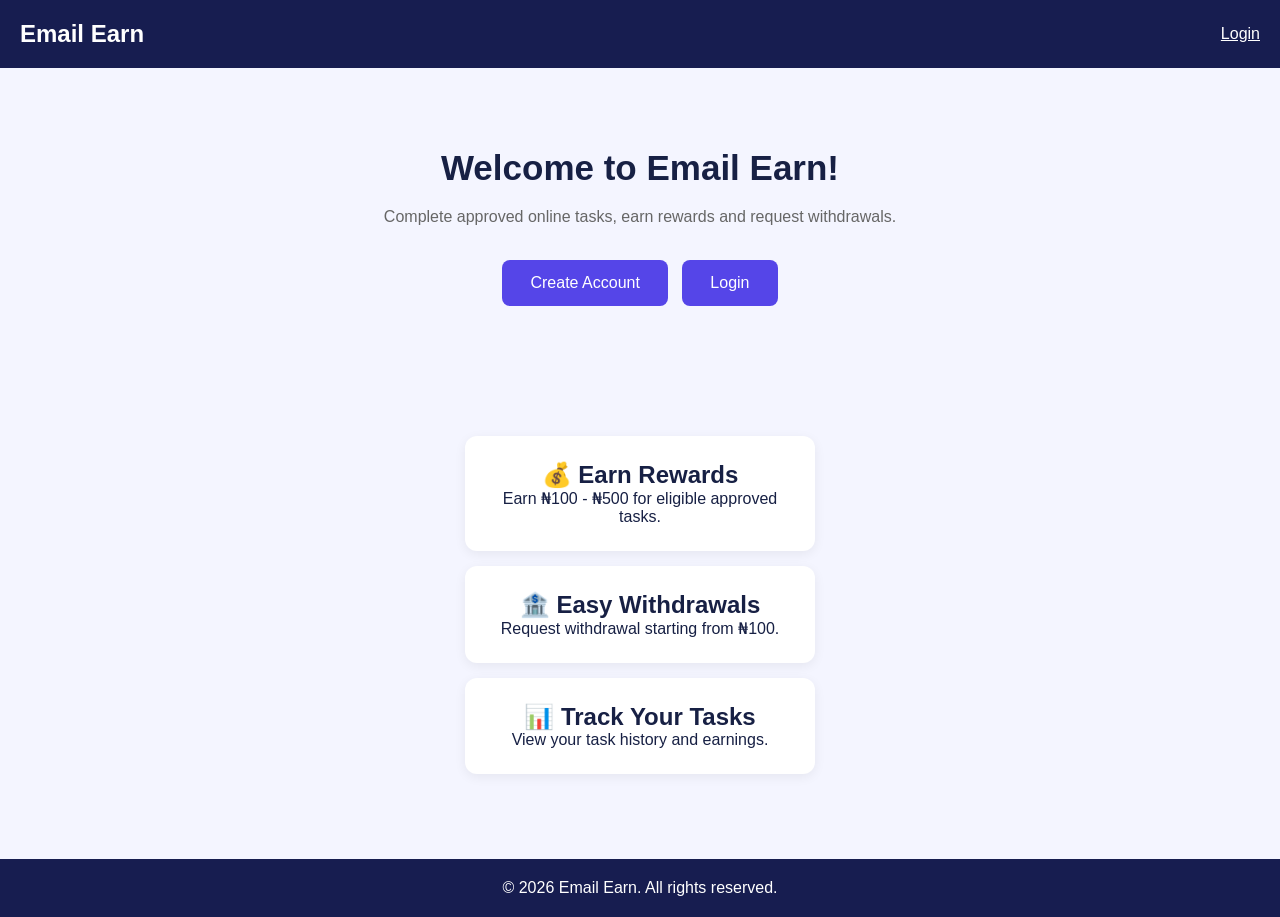
==== index.html @ 0f14b345 "Create index.html" ====
<!DOCTYPE html>
<html lang="en">
<head>
  <meta charset="UTF-8">
  <meta name="viewport" content="width=device-width, initial-scale=1.0">
  <title>Email Earn - Earn Online</title>

  <style>
    * {
      margin: 0;
      padding: 0;
      box-sizing: border-box;
      font-family: Arial, sans-serif;
    }

    body {
      background: #f4f5ff;
      color: #172044;
    }

    header {
      background: #171d50;
      color: white;
      padding: 20px;
      display: flex;
      justify-content: space-between;
      align-items: center;
    }

    header h2 {
      color: white;
    }

    .hero {
      text-align: center;
      padding: 80px 20px;
    }

    .hero h1 {
      font-size: 35px;
      margin-bottom: 15px;
    }

    .hero p {
      color: #666;
      line-height: 1.7;
      margin-bottom: 25px;
    }

    .btn {
      display: inline-block;
      background: #5545e8;
      color: white;
      padding: 14px 28px;
      text-decoration: none;
      border-radius: 8px;
      margin: 5px;
    }

    .btn:hover {
      background: #3025b5;
    }

    .features {
      padding: 30px 20px;
      text-align: center;
    }

    .feature {
      background: white;
      padding: 25px;
      margin: 15px auto;
      max-width: 350px;
      border-radius: 12px;
      box-shadow: 0 3px 12px #00000010;
    }

    footer {
      background: #171d50;
      color: white;
      text-align: center;
      padding: 20px;
      margin-top: 40px;
    }
  </style>
</head>

<body>

  <header>
    <h2>Email Earn</h2>
    <a href="login.html" style="color:white;">Login</a>
  </header>

  <section class="hero">
    <h1>Welcome to Email Earn!</h1>

    <p>
      Complete approved online tasks,
      earn rewards and request withdrawals.
    </p>

    <a href="signup.html" class="btn">Create Account</a>
    <a href="login.html" class="btn">Login</a>
  </section>

  <section class="features">

    <div class="feature">
      <h2>💰 Earn Rewards</h2>
      <p>Earn ₦100 - ₦500 for eligible approved tasks.</p>
    </div>

    <div class="feature">
      <h2>🏦 Easy Withdrawals</h2>
      <p>Request withdrawal starting from ₦100.</p>
    </div>

    <div class="feature">
      <h2>📊 Track Your Tasks</h2>
      <p>View your task history and earnings.</p>
    </div>

  </section>

  <footer>
    <p>© 2026 Email Earn. All rights reserved.</p>
  </footer>

</body>
  </html>
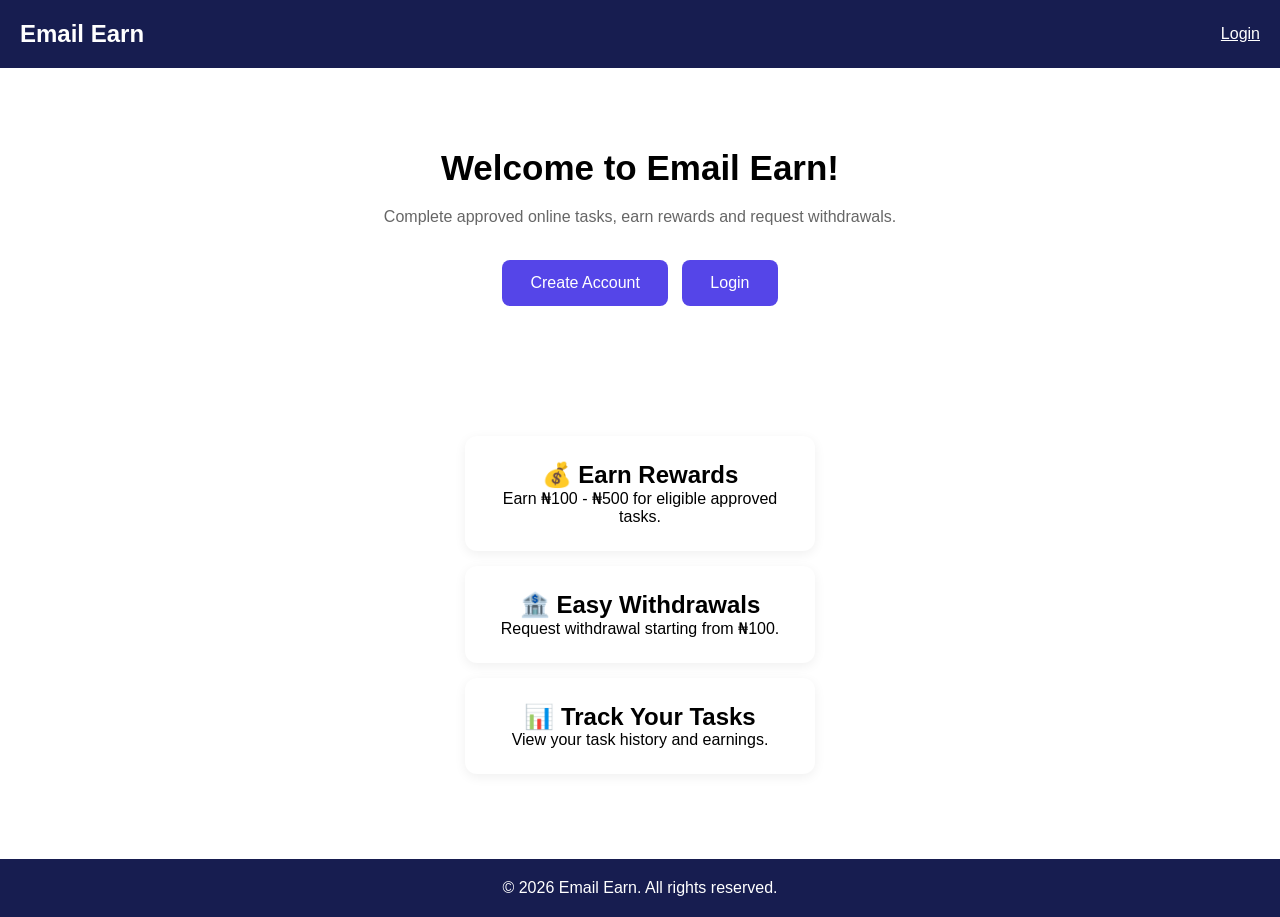
==== commit b62a6b37: "Update index.html" ====
--- a/index.html
+++ b/index.html
@@ -14,7 +14,13 @@
       font-family: Arial, sans-serif;
     }
 
-    body {
+    body 
+    <nav>
+  <a href="index.html">Home</a>
+  <a href="Signup.html">Sign Up</a>
+  <a href="Login.html">Login</a>
+  <a href="dashboard.html">Dashboard</a>
+</nav>{
       background: #f4f5ff;
       color: #172044;
     }
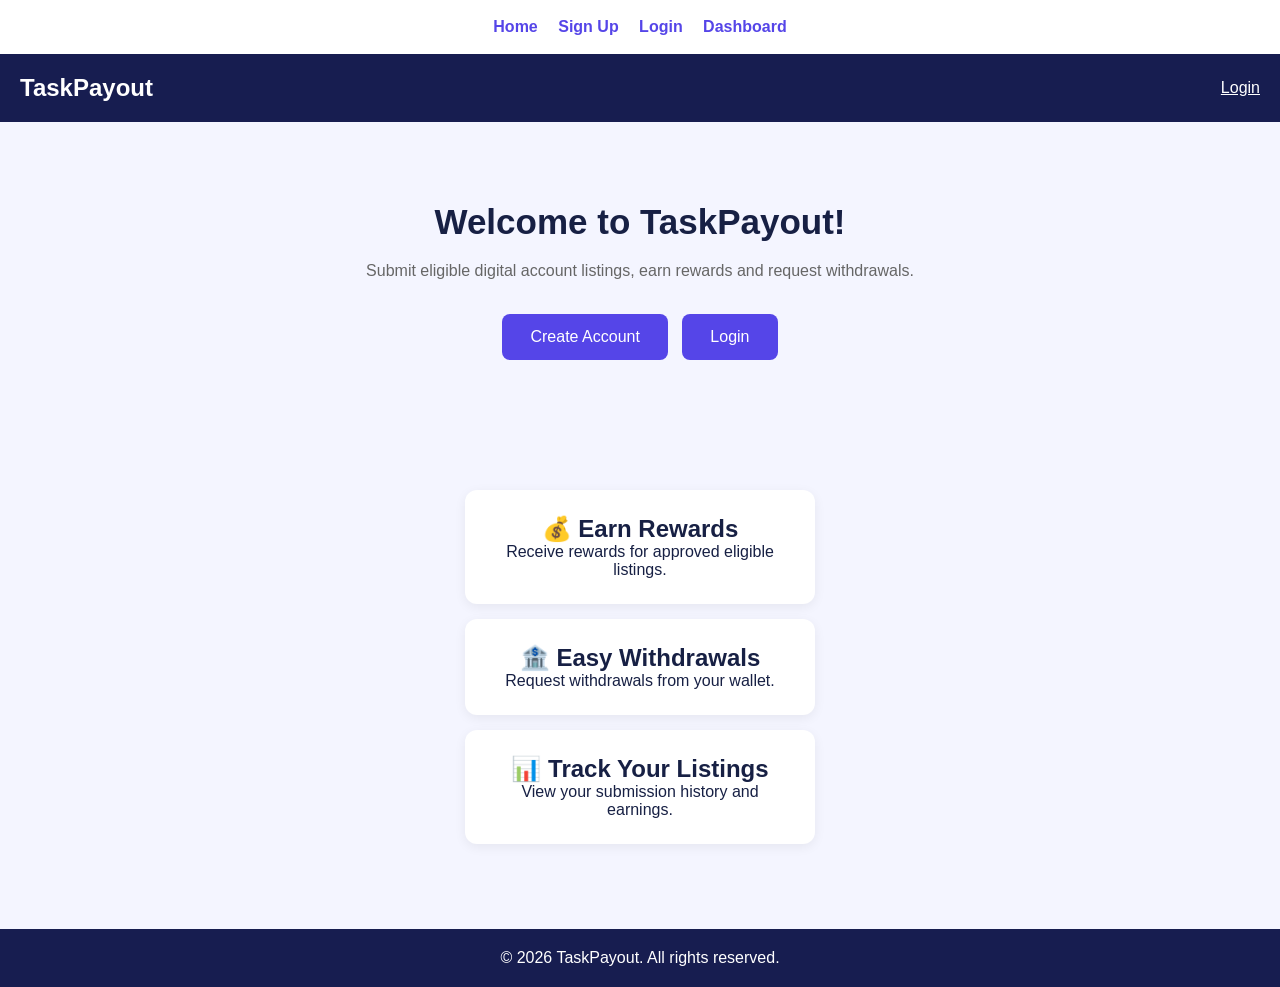
==== commit cb2a2c21: "Update index.html" ====
--- a/index.html
+++ b/index.html
@@ -1,10 +1,9 @@
-
 <!DOCTYPE html>
 <html lang="en">
 <head>
   <meta charset="UTF-8">
   <meta name="viewport" content="width=device-width, initial-scale=1.0">
-  <title>Email Earn - Earn Online</title>
+  <title>TaskPayout - Digital Marketplace</title>
 
   <style>
     * {
@@ -14,15 +13,22 @@
       font-family: Arial, sans-serif;
     }
 
-    body 
-    <nav>
-  <a href="index.html">Home</a>
-  <a href="Signup.html">Sign Up</a>
-  <a href="Login.html">Login</a>
-  <a href="dashboard.html">Dashboard</a>
-</nav>{
+    body {
       background: #f4f5ff;
       color: #172044;
+    }
+
+    nav {
+      background: #ffffff;
+      padding: 18px 10px;
+      text-align: center;
+    }
+
+    nav a {
+      color: #5545e8;
+      text-decoration: none;
+      margin: 8px;
+      font-weight: bold;
     }
 
     header {
@@ -94,46 +100,52 @@
 
 <body>
 
+  <nav>
+    <a href="index.html">Home</a>
+    <a href="Signup.html">Sign Up</a>
+    <a href="Login.html">Login</a>
+    <a href="dashboard.html">Dashboard</a>
+  </nav>
+
   <header>
-    <h2>Email Earn</h2>
-    <a href="login.html" style="color:white;">Login</a>
+    <h2>TaskPayout</h2>
+    <a href="Login.html" style="color:white;">Login</a>
   </header>
 
   <section class="hero">
-    <h1>Welcome to Email Earn!</h1>
+    <h1>Welcome to TaskPayout!</h1>
 
     <p>
-      Complete approved online tasks,
+      Submit eligible digital account listings,
       earn rewards and request withdrawals.
     </p>
 
-    <a href="signup.html" class="btn">Create Account</a>
-    <a href="login.html" class="btn">Login</a>
+    <a href="Signup.html" class="btn">Create Account</a>
+    <a href="Login.html" class="btn">Login</a>
   </section>
 
   <section class="features">
 
     <div class="feature">
       <h2>💰 Earn Rewards</h2>
-      <p>Earn ₦100 - ₦500 for eligible approved tasks.</p>
+      <p>Receive rewards for approved eligible listings.</p>
     </div>
 
     <div class="feature">
       <h2>🏦 Easy Withdrawals</h2>
-      <p>Request withdrawal starting from ₦100.</p>
+      <p>Request withdrawals from your wallet.</p>
     </div>
 
     <div class="feature">
-      <h2>📊 Track Your Tasks</h2>
-      <p>View your task history and earnings.</p>
+      <h2>📊 Track Your Listings</h2>
+      <p>View your submission history and earnings.</p>
     </div>
 
   </section>
 
   <footer>
-    <p>© 2026 Email Earn. All rights reserved.</p>
+    <p>© 2026 TaskPayout. All rights reserved.</p>
   </footer>
 
 </body>
-  </html>
-  
+</html>
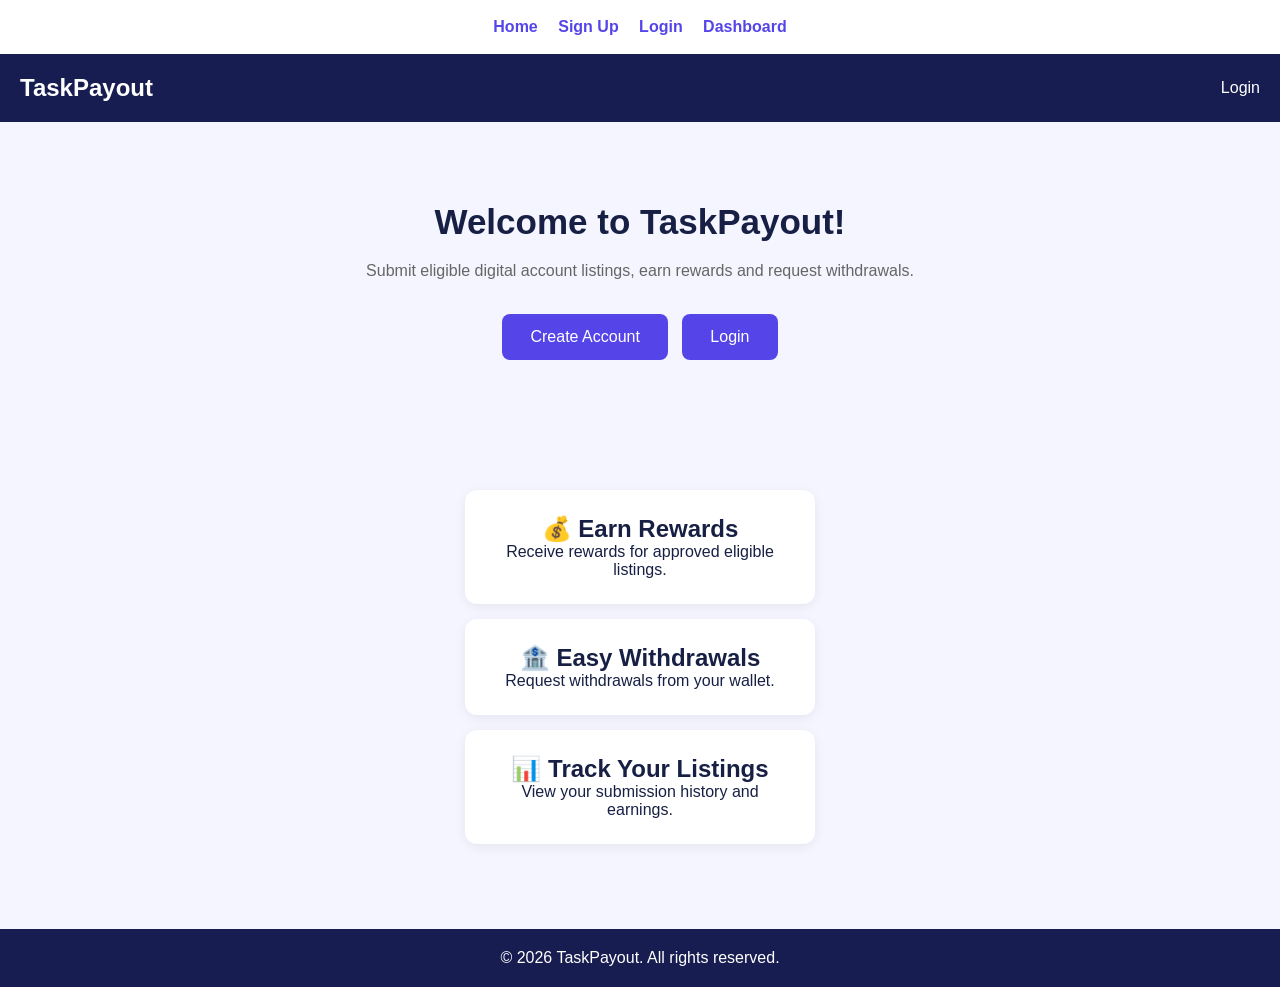
==== commit 21272e93: "Update index.html" ====
--- a/index.html
+++ b/index.html
@@ -1,3 +1,4 @@
+
 <!DOCTYPE html>
 <html lang="en">
 <head>
@@ -42,6 +43,11 @@
 
     header h2 {
       color: white;
+    }
+
+    header a {
+      color: white;
+      text-decoration: none;
     }
 
     .hero {
@@ -102,14 +108,14 @@
 
   <nav>
     <a href="index.html">Home</a>
-    <a href="Signup.html">Sign Up</a>
-    <a href="Login.html">Login</a>
-    <a href="dashboard.html">Dashboard</a>
+    <a href="signup.html">Sign Up</a>
+    <a href="login.html">Login</a>
+    <a href="login.html">Dashboard</a>
   </nav>
 
   <header>
     <h2>TaskPayout</h2>
-    <a href="Login.html" style="color:white;">Login</a>
+    <a href="login.html">Login</a>
   </header>
 
   <section class="hero">
@@ -120,8 +126,8 @@
       earn rewards and request withdrawals.
     </p>
 
-    <a href="Signup.html" class="btn">Create Account</a>
-    <a href="Login.html" class="btn">Login</a>
+    <a href="signup.html" class="btn">Create Account</a>
+    <a href="login.html" class="btn">Login</a>
   </section>
 
   <section class="features">
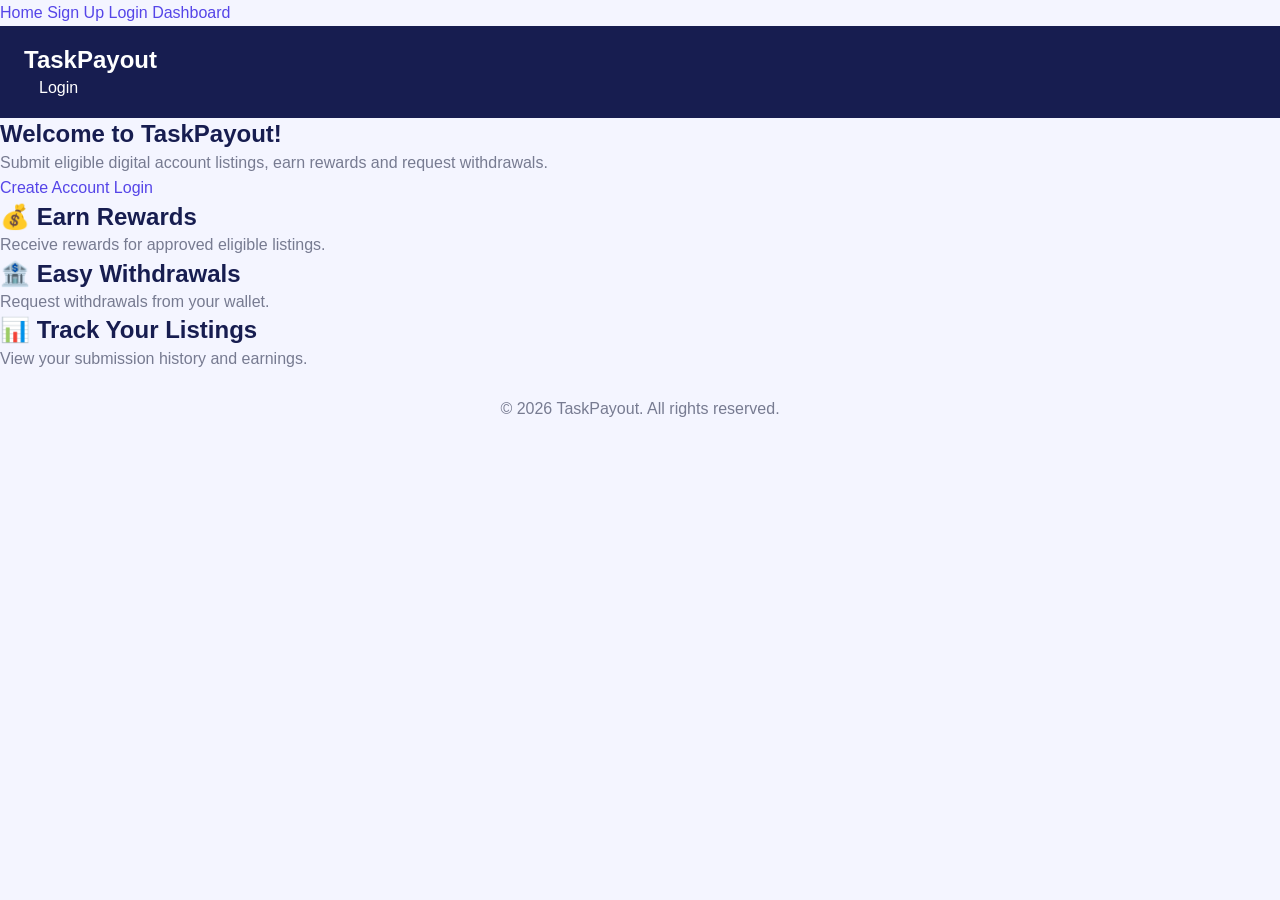
==== commit d4fd8eac: "Update index.html" ====
--- a/index.html
+++ b/index.html
@@ -5,103 +5,7 @@
   <meta charset="UTF-8">
   <meta name="viewport" content="width=device-width, initial-scale=1.0">
   <title>TaskPayout - Digital Marketplace</title>
-
-  <style>
-    * {
-      margin: 0;
-      padding: 0;
-      box-sizing: border-box;
-      font-family: Arial, sans-serif;
-    }
-
-    body {
-      background: #f4f5ff;
-      color: #172044;
-    }
-
-    nav {
-      background: #ffffff;
-      padding: 18px 10px;
-      text-align: center;
-    }
-
-    nav a {
-      color: #5545e8;
-      text-decoration: none;
-      margin: 8px;
-      font-weight: bold;
-    }
-
-    header {
-      background: #171d50;
-      color: white;
-      padding: 20px;
-      display: flex;
-      justify-content: space-between;
-      align-items: center;
-    }
-
-    header h2 {
-      color: white;
-    }
-
-    header a {
-      color: white;
-      text-decoration: none;
-    }
-
-    .hero {
-      text-align: center;
-      padding: 80px 20px;
-    }
-
-    .hero h1 {
-      font-size: 35px;
-      margin-bottom: 15px;
-    }
-
-    .hero p {
-      color: #666;
-      line-height: 1.7;
-      margin-bottom: 25px;
-    }
-
-    .btn {
-      display: inline-block;
-      background: #5545e8;
-      color: white;
-      padding: 14px 28px;
-      text-decoration: none;
-      border-radius: 8px;
-      margin: 5px;
-    }
-
-    .btn:hover {
-      background: #3025b5;
-    }
-
-    .features {
-      padding: 30px 20px;
-      text-align: center;
-    }
-
-    .feature {
-      background: white;
-      padding: 25px;
-      margin: 15px auto;
-      max-width: 350px;
-      border-radius: 12px;
-      box-shadow: 0 3px 12px #00000010;
-    }
-
-    footer {
-      background: #171d50;
-      color: white;
-      text-align: center;
-      padding: 20px;
-      margin-top: 40px;
-    }
-  </style>
+  <link rel="stylesheet" href="style.css">
 </head>
 
 <body>
--- a/style.css
+++ b/style.css
@@ -0,0 +1,302 @@
+
+/* TASKPAYOUT - MAIN WEBSITE DESIGN */
+
+* {
+  margin: 0;
+  padding: 0;
+  box-sizing: border-box;
+  font-family: 'Segoe UI', Arial, sans-serif;
+}
+
+:root {
+  --primary: #5545e8;
+  --primary-dark: #3025b5;
+  --secondary: #171d50;
+  --background: #f4f5ff;
+  --white: #ffffff;
+  --text: #252744;
+  --muted: #777b91;
+  --border: #e5e6f0;
+  --success: #168447;
+  --danger: #d93636;
+}
+
+body {
+  background: var(--background);
+  color: var(--text);
+  line-height: 1.6;
+  min-height: 100vh;
+}
+
+/* HEADINGS */
+
+h1, h2, h3, h4 {
+  color: var(--secondary);
+  line-height: 1.3;
+}
+
+p {
+  color: var(--muted);
+}
+
+/* LINKS */
+
+a {
+  color: var(--primary);
+  text-decoration: none;
+}
+
+a:hover {
+  color: var(--primary-dark);
+}
+
+/* INPUT FIELDS */
+
+input,
+textarea,
+select {
+  width: 100%;
+  padding: 14px 15px;
+  margin: 8px 0 16px;
+  border: 1px solid var(--border);
+  border-radius: 10px;
+  background: var(--white);
+  color: var(--text);
+  font-size: 15px;
+  outline: none;
+  transition: 0.3s;
+}
+
+input:focus,
+textarea:focus,
+select:focus {
+  border-color: var(--primary);
+  box-shadow: 0 0 0 3px #5545e81a;
+}
+
+input::placeholder,
+textarea::placeholder {
+  color: #a0a2b2;
+}
+
+/* BUTTONS */
+
+button {
+  padding: 13px 20px;
+  border: none;
+  border-radius: 10px;
+  background: var(--primary);
+  color: var(--white);
+  font-size: 15px;
+  font-weight: 600;
+  cursor: pointer;
+  transition: 0.3s;
+}
+
+button:hover {
+  background: var(--primary-dark);
+  transform: translateY(-1px);
+}
+
+button:disabled {
+  opacity: 0.6;
+  cursor: not-allowed;
+  transform: none;
+}
+
+/* MAIN CONTAINERS */
+
+.container {
+  width: 100%;
+  max-width: 1100px;
+  margin: 0 auto;
+  padding: 20px;
+}
+
+/* CARDS */
+
+.card {
+  background: var(--white);
+  padding: 24px;
+  margin-bottom: 20px;
+  border-radius: 16px;
+  border: 1px solid var(--border);
+  box-shadow: 0 5px 20px #171d5008;
+}
+
+.card h3 {
+  margin-bottom: 15px;
+}
+
+/* NAVIGATION */
+
+header,
+.navbar {
+  background: var(--secondary);
+  color: var(--white);
+  padding: 18px 24px;
+}
+
+header h2,
+.navbar h2 {
+  color: var(--white);
+}
+
+header a,
+.navbar a {
+  color: var(--white);
+  margin-left: 15px;
+}
+
+/* WALLET BALANCE */
+
+.balance {
+  background: linear-gradient(135deg, #5545e8, #3025b5);
+  color: var(--white);
+  padding: 30px;
+  border-radius: 18px;
+  text-align: center;
+  box-shadow: 0 8px 25px #5545e830;
+}
+
+.balance h1 {
+  color: var(--white);
+  font-size: 36px;
+  margin: 12px 0;
+}
+
+.balance p {
+  color: #eeeeff;
+}
+
+/* DASHBOARD STATISTICS */
+
+.stats {
+  display: grid;
+  grid-template-columns: repeat(2, 1fr);
+  gap: 15px;
+}
+
+.stat {
+  background: var(--white);
+  padding: 20px;
+  border-radius: 14px;
+  border: 1px solid var(--border);
+  text-align: center;
+}
+
+.stat h2 {
+  color: var(--primary);
+  margin-top: 8px;
+}
+
+/* HISTORY AND RECORDS */
+
+.history,
+.record {
+  padding: 15px;
+  margin: 10px 0;
+  background: #fafaff;
+  border: 1px solid var(--border);
+  border-radius: 10px;
+}
+
+/* STATUS */
+
+.success {
+  color: var(--success);
+  font-weight: 600;
+}
+
+.pending {
+  color: #c28a00;
+  font-weight: 600;
+}
+
+.rejected {
+  color: var(--danger);
+  font-weight: 600;
+}
+
+/* BUTTON TYPES */
+
+.approve {
+  background: var(--success);
+}
+
+.approve:hover {
+  background: #106737;
+}
+
+.reject {
+  background: var(--danger);
+}
+
+.reject:hover {
+  background: #a92020;
+}
+
+/* LOGIN AND SIGNUP BOXES */
+
+.auth-container {
+  width: 100%;
+  max-width: 420px;
+  margin: 50px auto;
+  padding: 30px;
+  background: var(--white);
+  border-radius: 18px;
+  box-shadow: 0 8px 30px #171d5010;
+}
+
+.auth-container h1 {
+  text-align: center;
+  margin-bottom: 10px;
+}
+
+.auth-container p {
+  text-align: center;
+  margin-bottom: 20px;
+}
+
+.auth-container button {
+  width: 100%;
+}
+
+/* FOOTER */
+
+footer {
+  padding: 25px;
+  text-align: center;
+  color: var(--muted);
+}
+
+/* MOBILE DESIGN */
+
+@media (max-width: 600px) {
+  .container {
+    padding: 14px;
+  }
+
+  .card {
+    padding: 18px;
+  }
+
+  .auth-container {
+    margin: 20px auto;
+    padding: 22px;
+  }
+
+  .balance h1 {
+    font-size: 30px;
+  }
+
+  header,
+  .navbar {
+    padding: 15px;
+  }
+
+  button {
+    width: 100%;
+  }
+  }
+  
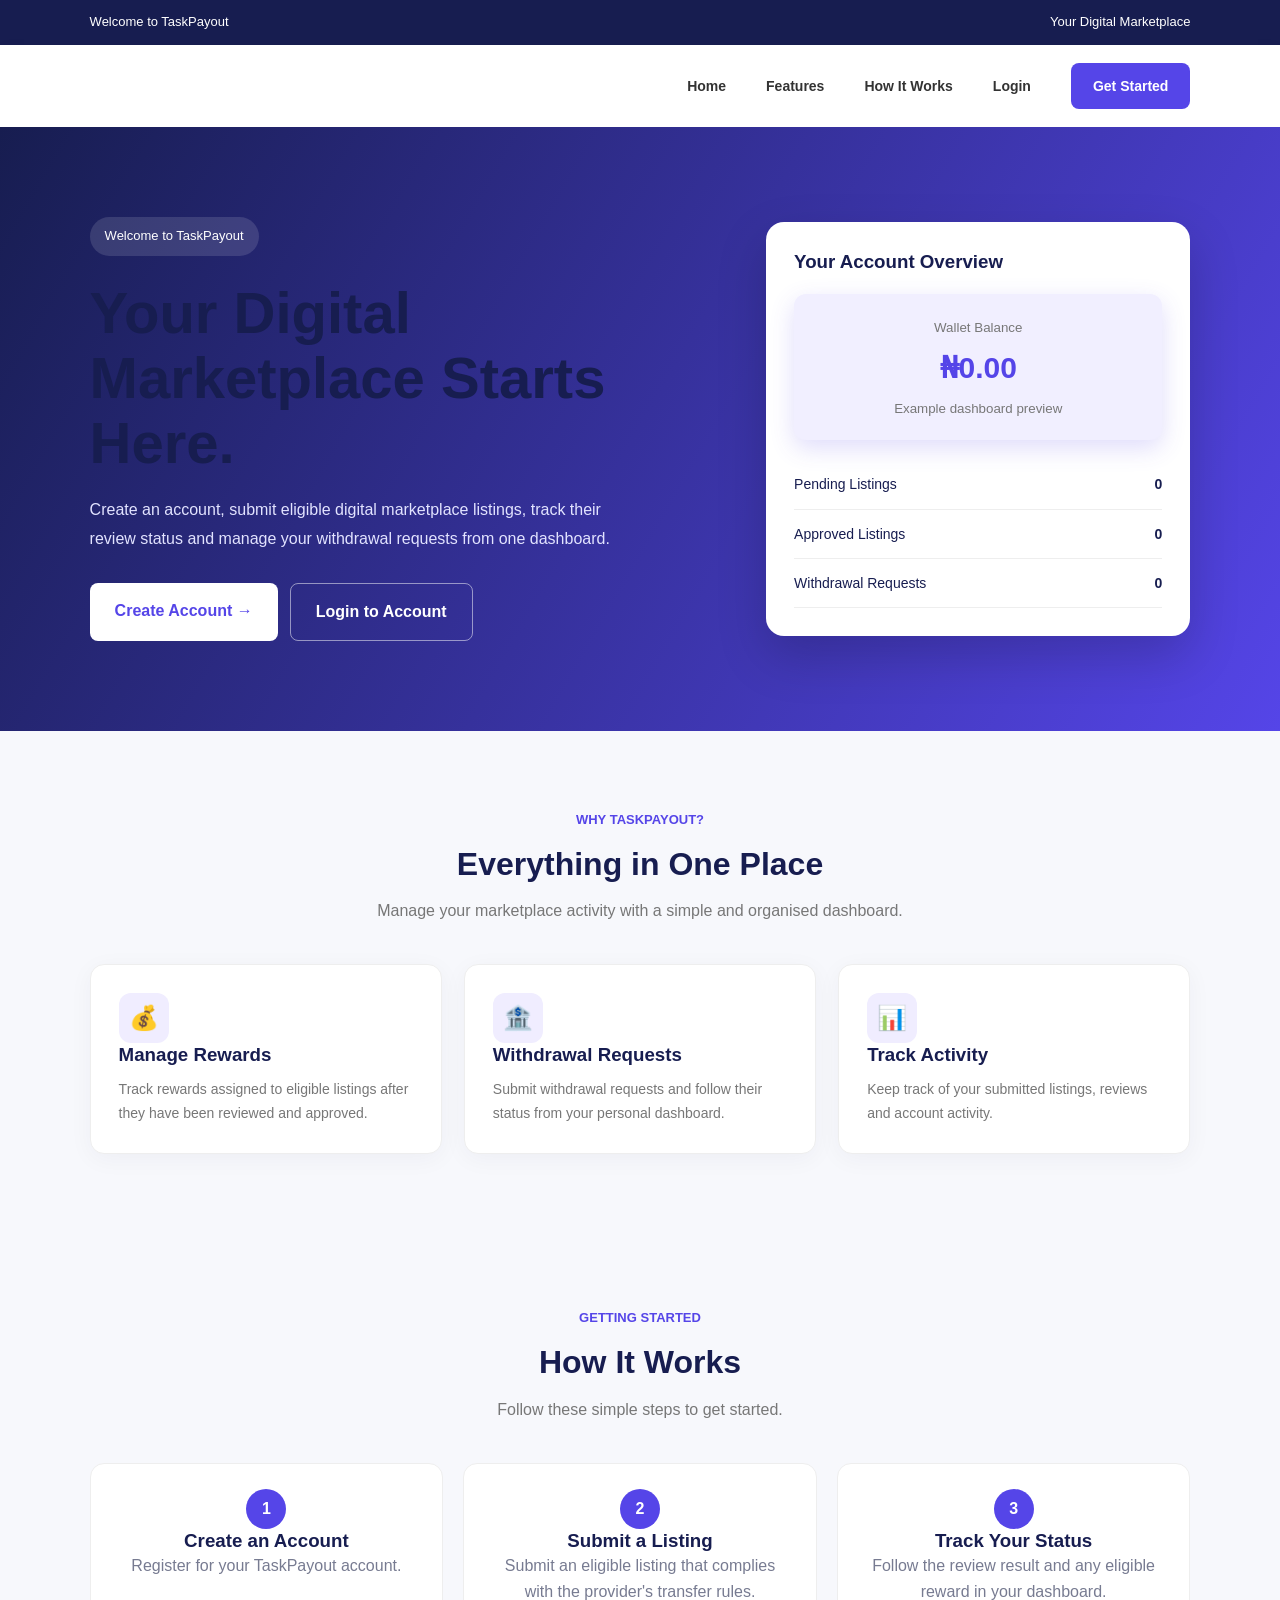
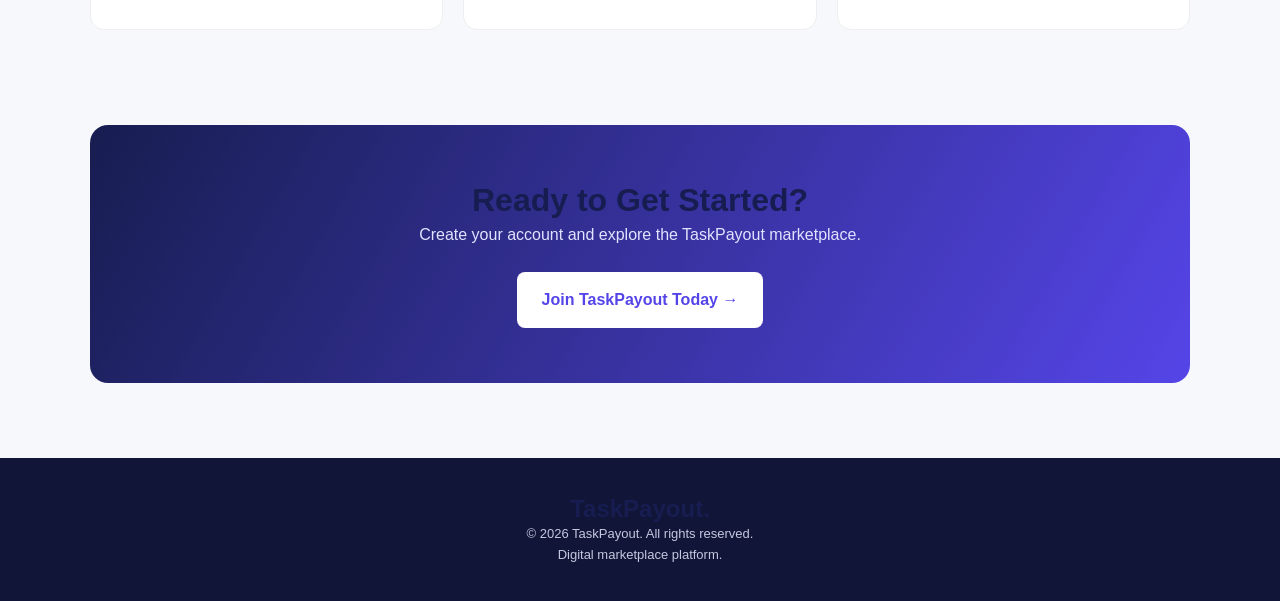
==== commit f8d9d2c4: "Update index.html" ====
--- a/index.html
+++ b/index.html
@@ -4,57 +4,426 @@
 <head>
   <meta charset="UTF-8">
   <meta name="viewport" content="width=device-width, initial-scale=1.0">
+  <meta name="theme-color" content="#171d50">
   <title>TaskPayout - Digital Marketplace</title>
   <link rel="stylesheet" href="style.css">
+
+  <style>
+    body {
+      margin: 0;
+      background: #f7f8fc;
+      color: #171d50;
+      font-family: 'Segoe UI', Arial, sans-serif;
+    }
+
+    a { text-decoration: none; }
+
+    .topbar {
+      background: #171d50;
+      color: white;
+      padding: 12px 7%;
+      display: flex;
+      justify-content: space-between;
+      font-size: 13px;
+    }
+
+    .navbar {
+      background: white;
+      padding: 18px 7%;
+      display: flex;
+      align-items: center;
+      justify-content: space-between;
+      flex-wrap: wrap;
+      box-shadow: 0 3px 15px #00000008;
+    }
+
+    .logo {
+      font-size: 25px;
+      font-weight: 800;
+      color: #5545e8;
+    }
+
+    .navlinks {
+      display: flex;
+      align-items: center;
+      gap: 25px;
+      flex-wrap: wrap;
+    }
+
+    .navlinks a {
+      color: #333;
+      font-size: 14px;
+      font-weight: 600;
+    }
+
+    .navlinks .nav-button {
+      background: #5545e8;
+      color: white;
+      padding: 12px 22px;
+      border-radius: 8px;
+    }
+
+    .hero {
+      padding: 90px 7%;
+      background: linear-gradient(120deg, #171d50, #5545e8);
+      color: white;
+      display: grid;
+      grid-template-columns: 1.2fr 0.8fr;
+      align-items: center;
+      gap: 40px;
+    }
+
+    .hero-tag {
+      display: inline-block;
+      background: #ffffff20;
+      padding: 9px 15px;
+      border-radius: 30px;
+      font-size: 13px;
+      margin-bottom: 15px;
+    }
+
+    .hero h1 {
+      font-size: clamp(36px, 5vw, 58px);
+      line-height: 1.12;
+      margin: 10px 0 20px;
+    }
+
+    .hero p {
+      color: #e2e3ff;
+      line-height: 1.8;
+      max-width: 550px;
+    }
+
+    .hero-actions {
+      display: flex;
+      gap: 12px;
+      margin-top: 30px;
+      flex-wrap: wrap;
+    }
+
+    .primary-btn, .secondary-btn {
+      padding: 15px 25px;
+      border-radius: 8px;
+      font-weight: bold;
+      display: inline-block;
+    }
+
+    .primary-btn {
+      background: white;
+      color: #5545e8;
+    }
+
+    .secondary-btn {
+      border: 1px solid #ffffff80;
+      color: white;
+    }
+
+    .hero-panel {
+      background: white;
+      color: #171d50;
+      padding: 28px;
+      border-radius: 18px;
+      box-shadow: 0 20px 50px #00000030;
+    }
+
+    .hero-panel h3 { margin-top: 0; }
+
+    .balance {
+      background: #f1efff;
+      padding: 20px;
+      border-radius: 12px;
+      margin: 20px 0;
+    }
+
+    .balance small { color: #777; }
+
+    .balance h2 {
+      color: #5545e8;
+      font-size: 30px;
+      margin: 8px 0;
+    }
+
+    .panel-row {
+      display: flex;
+      justify-content: space-between;
+      padding: 13px 0;
+      border-bottom: 1px solid #eee;
+      font-size: 14px;
+    }
+
+    .section {
+      padding: 75px 7%;
+      text-align: center;
+    }
+
+    .section-label {
+      color: #5545e8;
+      font-weight: bold;
+      font-size: 13px;
+      text-transform: uppercase;
+    }
+
+    .section h2 {
+      font-size: 32px;
+      margin: 12px 0;
+    }
+
+    .section-intro {
+      color: #777;
+      max-width: 600px;
+      margin: 0 auto 40px;
+      line-height: 1.7;
+    }
+
+    .features {
+      display: grid;
+      grid-template-columns: repeat(3, 1fr);
+      gap: 22px;
+      text-align: left;
+    }
+
+    .feature {
+      background: white;
+      padding: 28px;
+      border-radius: 14px;
+      box-shadow: 0 5px 25px #171d500b;
+      border: 1px solid #eee;
+    }
+
+    .feature-icon {
+      width: 50px;
+      height: 50px;
+      display: grid;
+      place-items: center;
+      background: #f0edff;
+      border-radius: 12px;
+      font-size: 24px;
+    }
+
+    .feature h3 { margin-bottom: 10px; }
+
+    .feature p {
+      color: #777;
+      line-height: 1.7;
+      font-size: 14px;
+    }
+
+    .steps {
+      display: grid;
+      grid-template-columns: repeat(3, 1fr);
+      gap: 20px;
+      margin-top: 35px;
+    }
+
+    .step {
+      background: white;
+      padding: 25px;
+      border-radius: 14px;
+      border: 1px solid #eee;
+    }
+
+    .step-number {
+      background: #5545e8;
+      color: white;
+      width: 40px;
+      height: 40px;
+      border-radius: 50%;
+      display: grid;
+      place-items: center;
+      margin: auto;
+      font-weight: bold;
+    }
+
+    .cta {
+      margin: 20px 7% 75px;
+      padding: 55px 25px;
+      text-align: center;
+      border-radius: 18px;
+      color: white;
+      background: linear-gradient(120deg, #171d50, #5545e8);
+    }
+
+    .cta h2 { font-size: 32px; }
+
+    .cta p {
+      color: #e2e3ff;
+      margin-bottom: 25px;
+    }
+
+    footer {
+      background: #111638;
+      color: white;
+      padding: 35px 7%;
+      text-align: center;
+    }
+
+    footer p {
+      color: #c5c8df;
+      font-size: 13px;
+    }
+
+    @media(max-width: 750px) {
+      .hero {
+        grid-template-columns: 1fr;
+        padding: 60px 6%;
+      }
+
+      .navbar {
+        gap: 18px;
+      }
+
+      .navlinks { gap: 14px; }
+
+      .features, .steps {
+        grid-template-columns: 1fr;
+      }
+
+      .section { padding: 55px 6%; }
+
+      .topbar { padding: 12px 6%; }
+    }
+  </style>
 </head>
 
 <body>
 
-  <nav>
-    <a href="index.html">Home</a>
-    <a href="signup.html">Sign Up</a>
-    <a href="login.html">Login</a>
-    <a href="login.html">Dashboard</a>
+  <div class="topbar">
+    <span>Welcome to TaskPayout</span>
+    <span>Your Digital Marketplace</span>
+  </div>
+
+  <nav class="navbar">
+    <a href="index.html" class="logo">TaskPayout.</a>
+
+    <div class="navlinks">
+      <a href="index.html">Home</a>
+      <a href="#features">Features</a>
+      <a href="#how-it-works">How It Works</a>
+      <a href="login.html">Login</a>
+      <a href="signup.html" class="nav-button">Get Started</a>
+    </div>
   </nav>
 
-  <header>
-    <h2>TaskPayout</h2>
-    <a href="login.html">Login</a>
-  </header>
-
   <section class="hero">
-    <h1>Welcome to TaskPayout!</h1>
-
-    <p>
-      Submit eligible digital account listings,
-      earn rewards and request withdrawals.
+    <div>
+      <span class="hero-tag">Welcome to TaskPayout</span>
+
+      <h1>Your Digital Marketplace Starts Here.</h1>
+
+      <p>
+        Create an account, submit eligible digital marketplace
+        listings, track their review status and manage your
+        withdrawal requests from one dashboard.
+      </p>
+
+      <div class="hero-actions">
+        <a href="signup.html" class="primary-btn">Create Account →</a>
+        <a href="login.html" class="secondary-btn">Login to Account</a>
+      </div>
+    </div>
+
+    <div class="hero-panel">
+      <h3>Your Account Overview</h3>
+
+      <div class="balance">
+        <small>Wallet Balance</small>
+        <h2>₦0.00</h2>
+        <small>Example dashboard preview</small>
+      </div>
+
+      <div class="panel-row">
+        <span>Pending Listings</span>
+        <strong>0</strong>
+      </div>
+
+      <div class="panel-row">
+        <span>Approved Listings</span>
+        <strong>0</strong>
+      </div>
+
+      <div class="panel-row">
+        <span>Withdrawal Requests</span>
+        <strong>0</strong>
+      </div>
+    </div>
+  </section>
+
+  <section class="section" id="features">
+    <span class="section-label">Why TaskPayout?</span>
+    <h2>Everything in One Place</h2>
+    <p class="section-intro">
+      Manage your marketplace activity with a simple and
+      organised dashboard.
     </p>
 
-    <a href="signup.html" class="btn">Create Account</a>
-    <a href="login.html" class="btn">Login</a>
+    <div class="features">
+      <div class="feature">
+        <div class="feature-icon">💰</div>
+        <h3>Manage Rewards</h3>
+        <p>
+          Track rewards assigned to eligible listings after
+          they have been reviewed and approved.
+        </p>
+      </div>
+
+      <div class="feature">
+        <div class="feature-icon">🏦</div>
+        <h3>Withdrawal Requests</h3>
+        <p>
+          Submit withdrawal requests and follow their status
+          from your personal dashboard.
+        </p>
+      </div>
+
+      <div class="feature">
+        <div class="feature-icon">📊</div>
+        <h3>Track Activity</h3>
+        <p>
+          Keep track of your submitted listings, reviews
+          and account activity.
+        </p>
+      </div>
+    </div>
   </section>
 
-  <section class="features">
-
-    <div class="feature">
-      <h2>💰 Earn Rewards</h2>
-      <p>Receive rewards for approved eligible listings.</p>
+  <section class="section" id="how-it-works">
+    <span class="section-label">Getting Started</span>
+    <h2>How It Works</h2>
+    <p class="section-intro">
+      Follow these simple steps to get started.
+    </p>
+
+    <div class="steps">
+      <div class="step">
+        <div class="step-number">1</div>
+        <h3>Create an Account</h3>
+        <p>Register for your TaskPayout account.</p>
+      </div>
+
+      <div class="step">
+        <div class="step-number">2</div>
+        <h3>Submit a Listing</h3>
+        <p>Submit an eligible listing that complies with the provider's transfer rules.</p>
+      </div>
+
+      <div class="step">
+        <div class="step-number">3</div>
+        <h3>Track Your Status</h3>
+        <p>Follow the review result and any eligible reward in your dashboard.</p>
+      </div>
     </div>
-
-    <div class="feature">
-      <h2>🏦 Easy Withdrawals</h2>
-      <p>Request withdrawals from your wallet.</p>
-    </div>
-
-    <div class="feature">
-      <h2>📊 Track Your Listings</h2>
-      <p>View your submission history and earnings.</p>
-    </div>
-
   </section>
 
+  <section class="cta">
+    <h2>Ready to Get Started?</h2>
+    <p>Create your account and explore the TaskPayout marketplace.</p>
+    <a href="signup.html" class="primary-btn">Join TaskPayout Today →</a>
+  </section>
+
   <footer>
+    <h2>TaskPayout.</h2>
     <p>© 2026 TaskPayout. All rights reserved.</p>
+    <p>Digital marketplace platform.</p>
   </footer>
 
 </body>
--- a/style.css
+++ b/style.css
@@ -20,6 +20,8 @@
   --success: #168447;
   --danger: #d93636;
 }
+
+/* BODY */
 
 body {
   background: var(--background);
@@ -298,5 +300,4 @@
   button {
     width: 100%;
   }
-  }
-  
+}
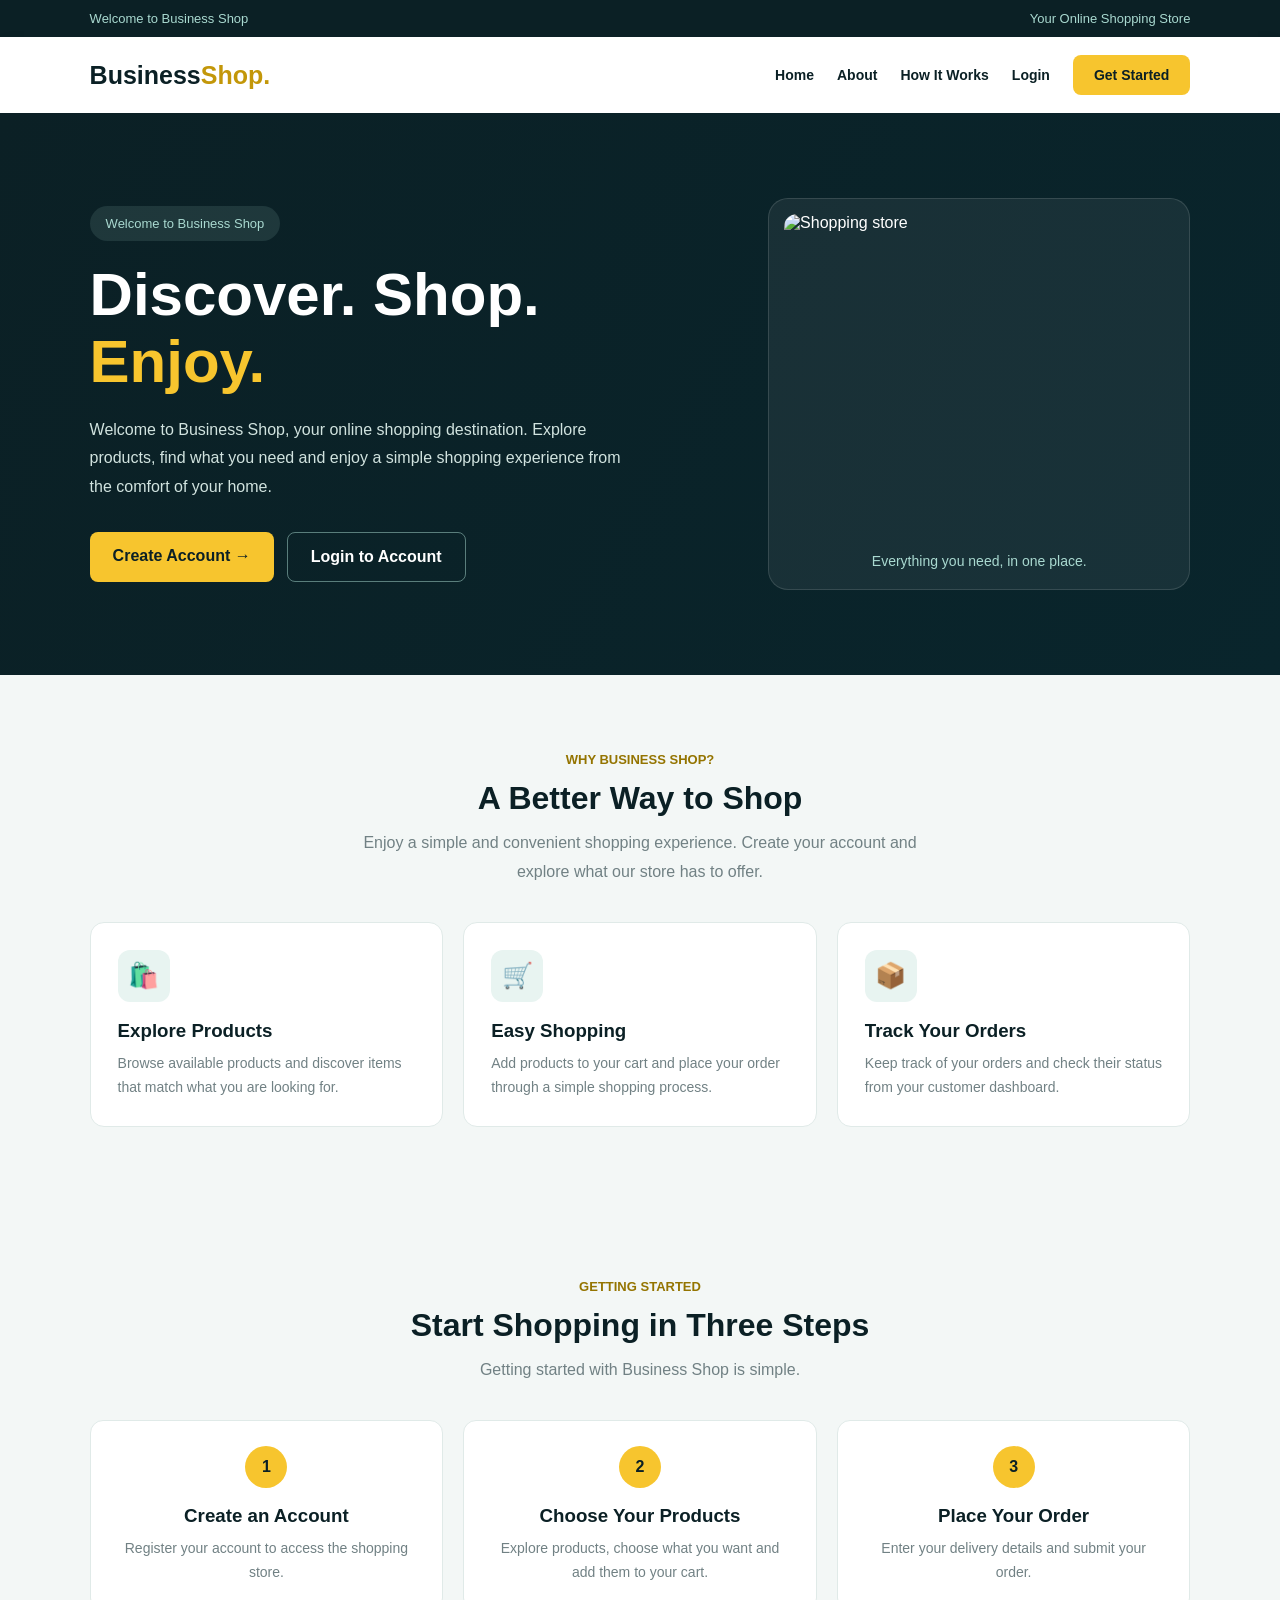
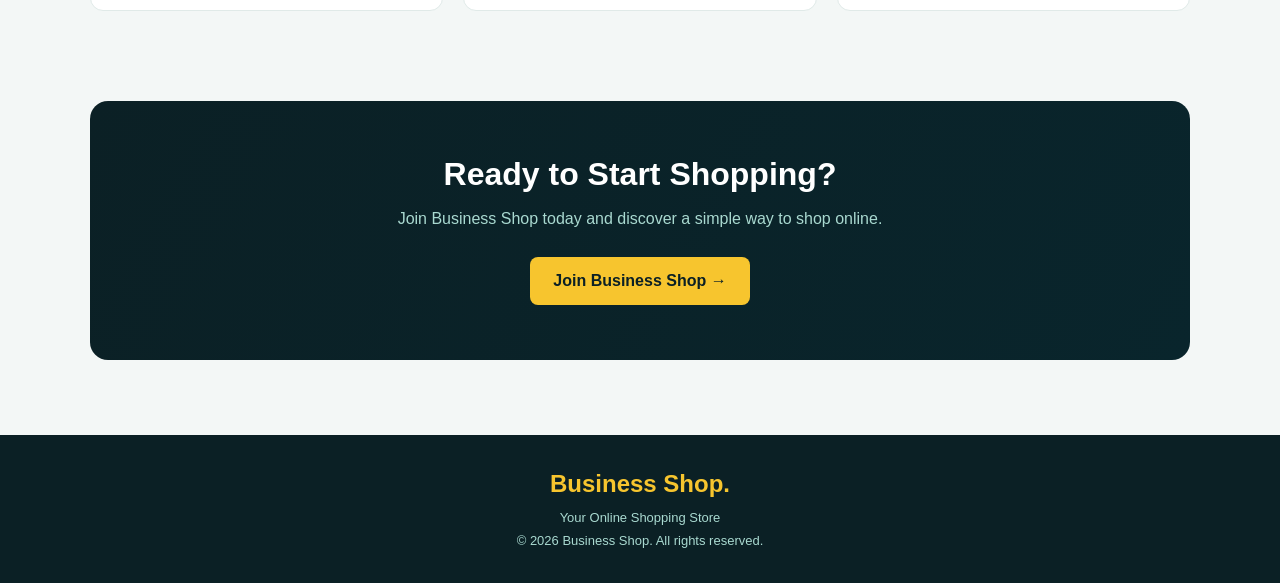
==== commit 80a15b55: "Update index.html" ====
--- a/index.html
+++ b/index.html
@@ -2,429 +2,510 @@
 <!DOCTYPE html>
 <html lang="en">
 <head>
-  <meta charset="UTF-8">
-  <meta name="viewport" content="width=device-width, initial-scale=1.0">
-  <meta name="theme-color" content="#171d50">
-  <title>TaskPayout - Digital Marketplace</title>
-  <link rel="stylesheet" href="style.css">
-
-  <style>
-    body {
-      margin: 0;
-      background: #f7f8fc;
-      color: #171d50;
-      font-family: 'Segoe UI', Arial, sans-serif;
-    }
-
-    a { text-decoration: none; }
-
-    .topbar {
-      background: #171d50;
-      color: white;
-      padding: 12px 7%;
-      display: flex;
-      justify-content: space-between;
-      font-size: 13px;
-    }
-
-    .navbar {
-      background: white;
-      padding: 18px 7%;
-      display: flex;
-      align-items: center;
-      justify-content: space-between;
-      flex-wrap: wrap;
-      box-shadow: 0 3px 15px #00000008;
-    }
-
-    .logo {
-      font-size: 25px;
-      font-weight: 800;
-      color: #5545e8;
-    }
-
-    .navlinks {
-      display: flex;
-      align-items: center;
-      gap: 25px;
-      flex-wrap: wrap;
-    }
-
-    .navlinks a {
-      color: #333;
-      font-size: 14px;
-      font-weight: 600;
-    }
-
-    .navlinks .nav-button {
-      background: #5545e8;
-      color: white;
-      padding: 12px 22px;
-      border-radius: 8px;
-    }
-
-    .hero {
-      padding: 90px 7%;
-      background: linear-gradient(120deg, #171d50, #5545e8);
-      color: white;
-      display: grid;
-      grid-template-columns: 1.2fr 0.8fr;
-      align-items: center;
-      gap: 40px;
-    }
-
-    .hero-tag {
-      display: inline-block;
-      background: #ffffff20;
-      padding: 9px 15px;
-      border-radius: 30px;
-      font-size: 13px;
-      margin-bottom: 15px;
-    }
-
-    .hero h1 {
-      font-size: clamp(36px, 5vw, 58px);
-      line-height: 1.12;
-      margin: 10px 0 20px;
-    }
-
-    .hero p {
-      color: #e2e3ff;
-      line-height: 1.8;
-      max-width: 550px;
-    }
-
-    .hero-actions {
-      display: flex;
-      gap: 12px;
-      margin-top: 30px;
-      flex-wrap: wrap;
-    }
-
-    .primary-btn, .secondary-btn {
-      padding: 15px 25px;
-      border-radius: 8px;
-      font-weight: bold;
-      display: inline-block;
-    }
-
-    .primary-btn {
-      background: white;
-      color: #5545e8;
-    }
-
-    .secondary-btn {
-      border: 1px solid #ffffff80;
-      color: white;
-    }
-
-    .hero-panel {
-      background: white;
-      color: #171d50;
-      padding: 28px;
-      border-radius: 18px;
-      box-shadow: 0 20px 50px #00000030;
-    }
-
-    .hero-panel h3 { margin-top: 0; }
-
-    .balance {
-      background: #f1efff;
-      padding: 20px;
-      border-radius: 12px;
-      margin: 20px 0;
-    }
-
-    .balance small { color: #777; }
-
-    .balance h2 {
-      color: #5545e8;
-      font-size: 30px;
-      margin: 8px 0;
-    }
-
-    .panel-row {
-      display: flex;
-      justify-content: space-between;
-      padding: 13px 0;
-      border-bottom: 1px solid #eee;
-      font-size: 14px;
-    }
-
-    .section {
-      padding: 75px 7%;
-      text-align: center;
-    }
-
-    .section-label {
-      color: #5545e8;
-      font-weight: bold;
-      font-size: 13px;
-      text-transform: uppercase;
-    }
-
-    .section h2 {
-      font-size: 32px;
-      margin: 12px 0;
-    }
-
-    .section-intro {
-      color: #777;
-      max-width: 600px;
-      margin: 0 auto 40px;
-      line-height: 1.7;
-    }
-
-    .features {
-      display: grid;
-      grid-template-columns: repeat(3, 1fr);
-      gap: 22px;
-      text-align: left;
-    }
-
-    .feature {
-      background: white;
-      padding: 28px;
-      border-radius: 14px;
-      box-shadow: 0 5px 25px #171d500b;
-      border: 1px solid #eee;
-    }
-
-    .feature-icon {
-      width: 50px;
-      height: 50px;
-      display: grid;
-      place-items: center;
-      background: #f0edff;
-      border-radius: 12px;
-      font-size: 24px;
-    }
-
-    .feature h3 { margin-bottom: 10px; }
-
-    .feature p {
-      color: #777;
-      line-height: 1.7;
-      font-size: 14px;
-    }
-
-    .steps {
-      display: grid;
-      grid-template-columns: repeat(3, 1fr);
-      gap: 20px;
-      margin-top: 35px;
-    }
-
-    .step {
-      background: white;
-      padding: 25px;
-      border-radius: 14px;
-      border: 1px solid #eee;
-    }
-
-    .step-number {
-      background: #5545e8;
-      color: white;
-      width: 40px;
-      height: 40px;
-      border-radius: 50%;
-      display: grid;
-      place-items: center;
-      margin: auto;
-      font-weight: bold;
-    }
-
-    .cta {
-      margin: 20px 7% 75px;
-      padding: 55px 25px;
-      text-align: center;
-      border-radius: 18px;
-      color: white;
-      background: linear-gradient(120deg, #171d50, #5545e8);
-    }
-
-    .cta h2 { font-size: 32px; }
-
-    .cta p {
-      color: #e2e3ff;
-      margin-bottom: 25px;
-    }
-
-    footer {
-      background: #111638;
-      color: white;
-      padding: 35px 7%;
-      text-align: center;
-    }
-
-    footer p {
-      color: #c5c8df;
-      font-size: 13px;
-    }
-
-    @media(max-width: 750px) {
-      .hero {
-        grid-template-columns: 1fr;
-        padding: 60px 6%;
-      }
-
-      .navbar {
-        gap: 18px;
-      }
-
-      .navlinks { gap: 14px; }
-
-      .features, .steps {
-        grid-template-columns: 1fr;
-      }
-
-      .section { padding: 55px 6%; }
-
-      .topbar { padding: 12px 6%; }
-    }
-  </style>
+<meta charset="UTF-8">
+<meta name="viewport" content="width=device-width, initial-scale=1.0">
+<meta name="theme-color" content="#0b2025">
+<title>Business Shop - Online Shopping</title>
+
+<style>
+* {
+  box-sizing: border-box;
+  margin: 0;
+  padding: 0;
+  font-family: Arial, sans-serif;
+}
+
+:root {
+  --dark: #0b2025;
+  --dark2: #09252c;
+  --gold: #f7c52e;
+  --aqua: #a9d9d0;
+  --blue: #69c7da;
+  --white: #ffffff;
+  --light: #f3f7f6;
+  --text: #203438;
+}
+
+body {
+  background: var(--light);
+  color: var(--text);
+}
+
+a {
+  text-decoration: none;
+}
+
+.topbar {
+  background: var(--dark);
+  color: var(--aqua);
+  padding: 11px 7%;
+  display: flex;
+  justify-content: space-between;
+  font-size: 13px;
+}
+
+.navbar {
+  background: white;
+  padding: 18px 7%;
+  display: flex;
+  justify-content: space-between;
+  align-items: center;
+  flex-wrap: wrap;
+  gap: 15px;
+  box-shadow: 0 3px 15px #00000008;
+}
+
+.logo {
+  color: var(--dark);
+  font-size: 25px;
+  font-weight: 900;
+}
+
+.logo span {
+  color: #c39709;
+}
+
+.navlinks {
+  display: flex;
+  align-items: center;
+  gap: 23px;
+  flex-wrap: wrap;
+}
+
+.navlinks a {
+  color: var(--dark);
+  font-size: 14px;
+  font-weight: bold;
+}
+
+.navlinks .nav-button {
+  background: var(--gold);
+  color: var(--dark);
+  padding: 12px 21px;
+  border-radius: 8px;
+}
+
+.hero {
+  background: linear-gradient(120deg, var(--dark), var(--dark2));
+  color: white;
+  padding: 85px 7%;
+  display: grid;
+  grid-template-columns: 1.2fr .8fr;
+  align-items: center;
+  gap: 45px;
+}
+
+.hero-tag {
+  display: inline-block;
+  background: #a9d9d020;
+  color: var(--aqua);
+  padding: 10px 16px;
+  border-radius: 30px;
+  font-size: 13px;
+  margin-bottom: 20px;
+}
+
+.hero h1 {
+  font-size: clamp(37px, 5vw, 60px);
+  line-height: 1.12;
+  margin-bottom: 20px;
+}
+
+.hero h1 span {
+  color: var(--gold);
+}
+
+.hero p {
+  color: #d1e3df;
+  line-height: 1.8;
+  max-width: 550px;
+  font-size: 16px;
+}
+
+.hero-actions {
+  display: flex;
+  gap: 13px;
+  flex-wrap: wrap;
+  margin-top: 30px;
+}
+
+.primary-btn, .secondary-btn {
+  display: inline-block;
+  padding: 15px 23px;
+  border-radius: 8px;
+  font-weight: bold;
+}
+
+.primary-btn {
+  background: var(--gold);
+  color: var(--dark);
+}
+
+.secondary-btn {
+  color: white;
+  border: 1px solid #a9d9d080;
+}
+
+.hero-image {
+  background: #ffffff10;
+  border: 1px solid #ffffff20;
+  padding: 15px;
+  border-radius: 20px;
+}
+
+.hero-image img {
+  display: block;
+  width: 100%;
+  height: 320px;
+  object-fit: cover;
+  border-radius: 13px;
+}
+
+.hero-image p {
+  text-align: center;
+  margin-top: 15px;
+  color: var(--aqua);
+  font-size: 14px;
+}
+
+.section {
+  padding: 75px 7%;
+  text-align: center;
+}
+
+.section-label {
+  color: #947400;
+  font-size: 13px;
+  font-weight: bold;
+  text-transform: uppercase;
+}
+
+.section h2 {
+  color: var(--dark);
+  font-size: 32px;
+  margin: 12px 0;
+}
+
+.section-intro {
+  color: #718184;
+  max-width: 600px;
+  line-height: 1.8;
+  margin: 0 auto 35px;
+}
+
+.benefits {
+  display: grid;
+  grid-template-columns: repeat(3, 1fr);
+  gap: 20px;
+  text-align: left;
+}
+
+.benefit {
+  background: white;
+  border: 1px solid #e0eae8;
+  padding: 27px;
+  border-radius: 14px;
+}
+
+.benefit-icon {
+  width: 52px;
+  height: 52px;
+  display: grid;
+  place-items: center;
+  background: #e8f4f1;
+  border-radius: 12px;
+  font-size: 25px;
+  margin-bottom: 18px;
+}
+
+.benefit h3 {
+  color: var(--dark);
+  margin-bottom: 10px;
+}
+
+.benefit p {
+  color: #718184;
+  line-height: 1.7;
+  font-size: 14px;
+}
+
+.steps {
+  display: grid;
+  grid-template-columns: repeat(3, 1fr);
+  gap: 20px;
+}
+
+.step {
+  background: white;
+  border: 1px solid #e0eae8;
+  padding: 25px;
+  border-radius: 13px;
+}
+
+.step-number {
+  width: 42px;
+  height: 42px;
+  background: var(--gold);
+  color: var(--dark);
+  display: grid;
+  place-items: center;
+  border-radius: 50%;
+  font-weight: bold;
+  margin: 0 auto 17px;
+}
+
+.step h3 {
+  color: var(--dark);
+  margin-bottom: 10px;
+}
+
+.step p {
+  color: #718184;
+  font-size: 14px;
+  line-height: 1.7;
+}
+
+.cta {
+  margin: 15px 7% 75px;
+  padding: 55px 25px;
+  text-align: center;
+  border-radius: 18px;
+  background: linear-gradient(120deg, var(--dark), var(--dark2));
+  color: white;
+}
+
+.cta h2 {
+  font-size: 32px;
+  margin-bottom: 12px;
+}
+
+.cta p {
+  color: var(--aqua);
+  margin-bottom: 25px;
+  line-height: 1.7;
+}
+
+footer {
+  background: var(--dark);
+  color: white;
+  padding: 35px 7%;
+  text-align: center;
+}
+
+footer h2 {
+  color: var(--gold);
+  margin-bottom: 12px;
+}
+
+footer p {
+  color: var(--aqua);
+  font-size: 13px;
+  margin-top: 8px;
+}
+
+@media(max-width: 750px) {
+  .hero {
+    grid-template-columns: 1fr;
+    padding: 60px 6%;
+  }
+
+  .hero-image img {
+    height: 230px;
+  }
+
+  .navbar {
+    padding: 17px 6%;
+  }
+
+  .navlinks {
+    gap: 14px;
+  }
+
+  .benefits, .steps {
+    grid-template-columns: 1fr;
+  }
+
+  .section {
+    padding: 55px 6%;
+  }
+
+  .topbar {
+    padding: 11px 6%;
+  }
+
+  .cta {
+    margin-left: 6%;
+    margin-right: 6%;
+  }
+}
+
+@media(max-width: 380px) {
+  .navlinks {
+    gap: 11px;
+  }
+
+  .navlinks a {
+    font-size: 12px;
+  }
+}
+</style>
 </head>
 
 <body>
 
-  <div class="topbar">
-    <span>Welcome to TaskPayout</span>
-    <span>Your Digital Marketplace</span>
+<div class="topbar">
+  <span>Welcome to Business Shop</span>
+  <span>Your Online Shopping Store</span>
+</div>
+
+<nav class="navbar">
+  <a href="index.html" class="logo">Business<span>Shop.</span></a>
+
+  <div class="navlinks">
+    <a href="index.html">Home</a>
+    <a href="#benefits">About</a>
+    <a href="#how-it-works">How It Works</a>
+    <a href="login.html">Login</a>
+    <a href="signup.html" class="nav-button">Get Started</a>
   </div>
-
-  <nav class="navbar">
-    <a href="index.html" class="logo">TaskPayout.</a>
-
-    <div class="navlinks">
-      <a href="index.html">Home</a>
-      <a href="#features">Features</a>
-      <a href="#how-it-works">How It Works</a>
-      <a href="login.html">Login</a>
-      <a href="signup.html" class="nav-button">Get Started</a>
-    </div>
-  </nav>
-
-  <section class="hero">
-    <div>
-      <span class="hero-tag">Welcome to TaskPayout</span>
-
-      <h1>Your Digital Marketplace Starts Here.</h1>
-
+</nav>
+
+<section class="hero">
+
+  <div>
+    <span class="hero-tag">Welcome to Business Shop</span>
+
+    <h1>Discover. Shop. <span>Enjoy.</span></h1>
+
+    <p>
+      Welcome to Business Shop, your online shopping destination.
+      Explore products, find what you need and enjoy a simple
+      shopping experience from the comfort of your home.
+    </p>
+
+    <div class="hero-actions">
+      <a href="signup.html" class="primary-btn">
+        Create Account →
+      </a>
+
+      <a href="login.html" class="secondary-btn">
+        Login to Account
+      </a>
+    </div>
+  </div>
+
+  <div class="hero-image">
+    <img
+      src="https://images.unsplash.com/photo-1441986300917-64674bd600d8?w=900"
+      alt="Shopping store">
+    <p>Everything you need, in one place.</p>
+  </div>
+
+</section>
+
+<section class="section" id="benefits">
+
+  <span class="section-label">Why Business Shop?</span>
+
+  <h2>A Better Way to Shop</h2>
+
+  <p class="section-intro">
+    Enjoy a simple and convenient shopping experience.
+    Create your account and explore what our store has to offer.
+  </p>
+
+  <div class="benefits">
+
+    <div class="benefit">
+      <div class="benefit-icon">🛍️</div>
+      <h3>Explore Products</h3>
       <p>
-        Create an account, submit eligible digital marketplace
-        listings, track their review status and manage your
-        withdrawal requests from one dashboard.
+        Browse available products and discover items
+        that match what you are looking for.
       </p>
-
-      <div class="hero-actions">
-        <a href="signup.html" class="primary-btn">Create Account →</a>
-        <a href="login.html" class="secondary-btn">Login to Account</a>
-      </div>
-    </div>
-
-    <div class="hero-panel">
-      <h3>Your Account Overview</h3>
-
-      <div class="balance">
-        <small>Wallet Balance</small>
-        <h2>₦0.00</h2>
-        <small>Example dashboard preview</small>
-      </div>
-
-      <div class="panel-row">
-        <span>Pending Listings</span>
-        <strong>0</strong>
-      </div>
-
-      <div class="panel-row">
-        <span>Approved Listings</span>
-        <strong>0</strong>
-      </div>
-
-      <div class="panel-row">
-        <span>Withdrawal Requests</span>
-        <strong>0</strong>
-      </div>
-    </div>
-  </section>
-
-  <section class="section" id="features">
-    <span class="section-label">Why TaskPayout?</span>
-    <h2>Everything in One Place</h2>
-    <p class="section-intro">
-      Manage your marketplace activity with a simple and
-      organised dashboard.
-    </p>
-
-    <div class="features">
-      <div class="feature">
-        <div class="feature-icon">💰</div>
-        <h3>Manage Rewards</h3>
-        <p>
-          Track rewards assigned to eligible listings after
-          they have been reviewed and approved.
-        </p>
-      </div>
-
-      <div class="feature">
-        <div class="feature-icon">🏦</div>
-        <h3>Withdrawal Requests</h3>
-        <p>
-          Submit withdrawal requests and follow their status
-          from your personal dashboard.
-        </p>
-      </div>
-
-      <div class="feature">
-        <div class="feature-icon">📊</div>
-        <h3>Track Activity</h3>
-        <p>
-          Keep track of your submitted listings, reviews
-          and account activity.
-        </p>
-      </div>
-    </div>
-  </section>
-
-  <section class="section" id="how-it-works">
-    <span class="section-label">Getting Started</span>
-    <h2>How It Works</h2>
-    <p class="section-intro">
-      Follow these simple steps to get started.
-    </p>
-
-    <div class="steps">
-      <div class="step">
-        <div class="step-number">1</div>
-        <h3>Create an Account</h3>
-        <p>Register for your TaskPayout account.</p>
-      </div>
-
-      <div class="step">
-        <div class="step-number">2</div>
-        <h3>Submit a Listing</h3>
-        <p>Submit an eligible listing that complies with the provider's transfer rules.</p>
-      </div>
-
-      <div class="step">
-        <div class="step-number">3</div>
-        <h3>Track Your Status</h3>
-        <p>Follow the review result and any eligible reward in your dashboard.</p>
-      </div>
-    </div>
-  </section>
-
-  <section class="cta">
-    <h2>Ready to Get Started?</h2>
-    <p>Create your account and explore the TaskPayout marketplace.</p>
-    <a href="signup.html" class="primary-btn">Join TaskPayout Today →</a>
-  </section>
-
-  <footer>
-    <h2>TaskPayout.</h2>
-    <p>© 2026 TaskPayout. All rights reserved.</p>
-    <p>Digital marketplace platform.</p>
-  </footer>
+    </div>
+
+    <div class="benefit">
+      <div class="benefit-icon">🛒</div>
+      <h3>Easy Shopping</h3>
+      <p>
+        Add products to your cart and place your order
+        through a simple shopping process.
+      </p>
+    </div>
+
+    <div class="benefit">
+      <div class="benefit-icon">📦</div>
+      <h3>Track Your Orders</h3>
+      <p>
+        Keep track of your orders and check their
+        status from your customer dashboard.
+      </p>
+    </div>
+
+  </div>
+
+</section>
+
+<section class="section" id="how-it-works">
+
+  <span class="section-label">Getting Started</span>
+
+  <h2>Start Shopping in Three Steps</h2>
+
+  <p class="section-intro">
+    Getting started with Business Shop is simple.
+  </p>
+
+  <div class="steps">
+
+    <div class="step">
+      <div class="step-number">1</div>
+      <h3>Create an Account</h3>
+      <p>
+        Register your account to access the shopping store.
+      </p>
+    </div>
+
+    <div class="step">
+      <div class="step-number">2</div>
+      <h3>Choose Your Products</h3>
+      <p>
+        Explore products, choose what you want and add them to your cart.
+      </p>
+    </div>
+
+    <div class="step">
+      <div class="step-number">3</div>
+      <h3>Place Your Order</h3>
+      <p>
+        Enter your delivery details and submit your order.
+      </p>
+    </div>
+
+  </div>
+
+</section>
+
+<section class="cta">
+  <h2>Ready to Start Shopping?</h2>
+
+  <p>
+    Join Business Shop today and discover a simple
+    way to shop online.
+  </p>
+
+  <a href="signup.html" class="primary-btn">
+    Join Business Shop →
+  </a>
+</section>
+
+<footer>
+  <h2>Business Shop.</h2>
+  <p>Your Online Shopping Store</p>
+  <p>© 2026 Business Shop. All rights reserved.</p>
+</footer>
 
 </body>
-</html>
+  </html>
+                               
